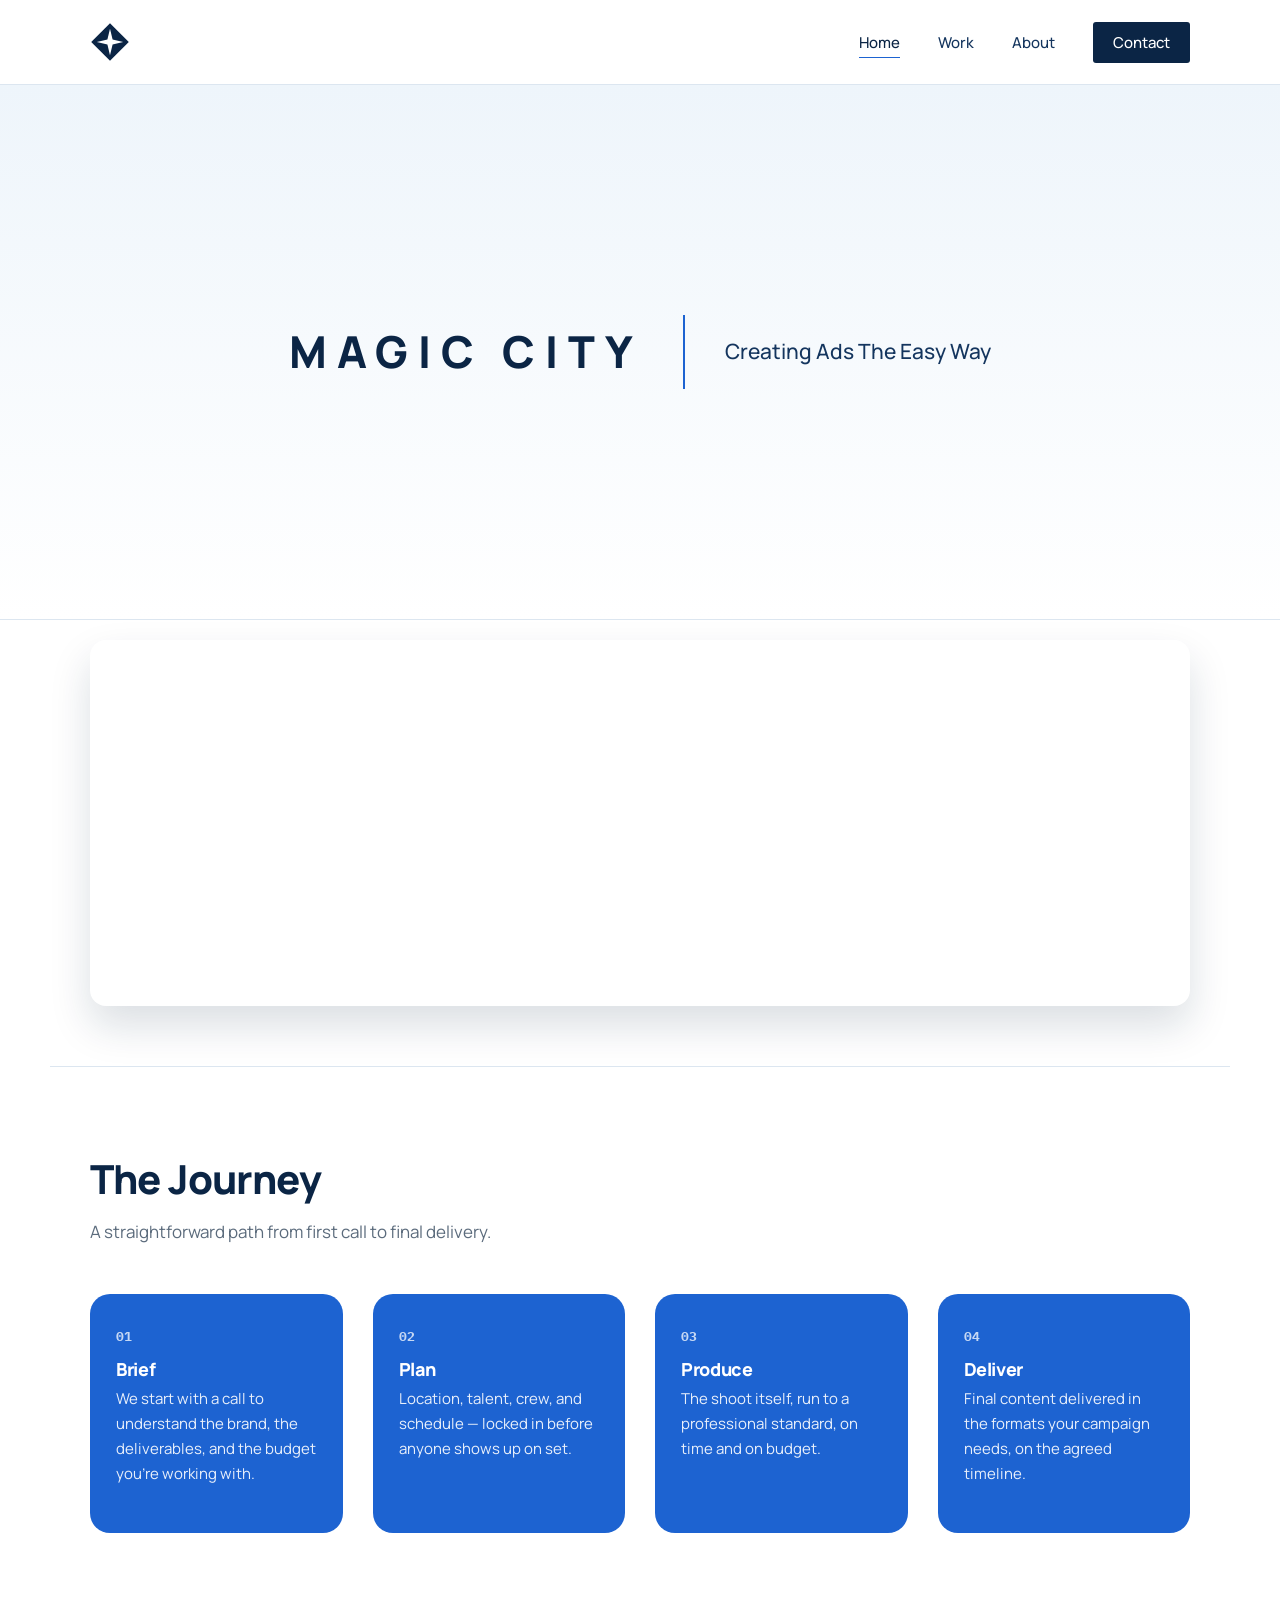
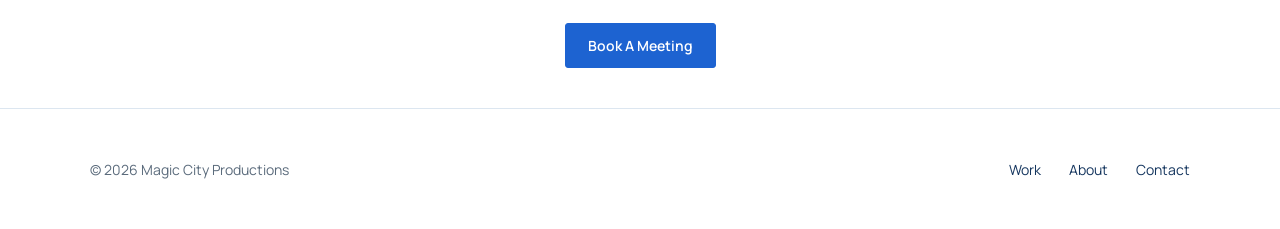
==== index.html @ c6229596 "Add files via upload" ====
<!DOCTYPE html>
<html lang="en">
<head>
<meta charset="UTF-8">
<meta name="viewport" content="width=device-width, initial-scale=1.0">
<title>Magic City — Production by John</title>
<link rel="stylesheet" href="style.css">
<link rel="icon" type="image/svg+xml" href="images/favicon.svg">
<link rel="icon" type="image/png" sizes="32x32" href="images/favicon-32.png">
<link rel="apple-touch-icon" href="images/apple-touch-icon.png">
</head>
<body>

<header class="site">
  <nav class="wrap">
    <a href="index.html" class="brand" aria-label="Magic City — Home">
      <svg class="nav-logo" viewBox="0 0 100 100" role="img" aria-label="Magic City">
        <title>Magic City</title>
        <path fill="#0B2545" fill-rule="evenodd" d="M50 3 L97 50 L50 97 L3 50 Z M50 17 L56.5 43.5 L83 50 L56.5 56.5 L50 83 L43.5 56.5 L17 50 L43.5 43.5 Z"></path>
      </svg>
    </a>
    <ul class="navlinks">
      <li><a href="index.html" class="active">Home</a></li>
      <li><a href="work.html">Work</a></li>
      <li><a href="about.html">About</a></li>
      <li class="dropdown">
        <a href="contact.html" class="cta">Contact</a>
        <div class="dropdown-panel">
          <div class="row"><span class="label">Email</span><a class="value" href="mailto:jbamboukian99@gmail.com">jbamboukian99@gmail.com</a></div>
          <div class="row"><span class="label">Phone</span><a class="value" href="tel:+96170124567">+961 70 124 567</a></div>
          <div class="row"><span class="label">Based In</span><span class="value">Lebanon</span></div>
          <div class="row"><span class="label">Response Time</span><span class="value">Same Day!</span></div>
        </div>
      </li>
    </ul>
  </nav>
</header>

<section class="hero">
  <div class="wrap hero-lockup">
    <div class="wordmark reveal">MAGIC CITY</div>
    <div class="intro reveal d2">
      <p>Creating Ads The Easy Way</p>
    </div>
  </div>
</section>

<section class="reel-strip">
  <div class="wrap">
    <video class="reel" id="reelVideo" autoplay muted loop playsinline src="video/reel.mp4"></video>
  </div>
</section>
<script>
(function () {
  var v = document.getElementById('reelVideo');
  var cues = [
    { start: 0.0, pos: '50%' },
    { start: 0.9, pos: '22%' },
    { start: 4.3, pos: '40%' },
    { start: 5.3, pos: '30%' }
  ];
  v.addEventListener('timeupdate', function () {
    var t = v.currentTime;
    for (var i = cues.length - 1; i >= 0; i--) {
      if (t >= cues[i].start) { v.style.objectPosition = 'center ' + cues[i].pos; break; }
    }
  });
})();
</script>

<section class="rule-top wrap">
  <div class="section-head">
    <h2>The Journey</h2>
    <p>A straightforward path from first call to final delivery.</p>
  </div>
  <div class="process">
    <div class="stage">
      <span class="num frame-num">01</span>
      <h3>Brief</h3>
      <p>We start with a call to understand the brand, the deliverables, and the budget you're working with.</p>
    </div>
    <div class="stage">
      <span class="num frame-num">02</span>
      <h3>Plan</h3>
      <p>Location, talent, crew, and schedule — locked in before anyone shows up on set.</p>
    </div>
    <div class="stage">
      <span class="num frame-num">03</span>
      <h3>Produce</h3>
      <p>The shoot itself, run to a professional standard, on time and on budget.</p>
    </div>
    <div class="stage">
      <span class="num frame-num">04</span>
      <h3>Deliver</h3>
      <p>Final content delivered in the formats your campaign needs, on the agreed timeline.</p>
    </div>
  </div>
</section>

<section class="wrap" style="padding-top:0; text-align:center;">
  <a href="contact.html" class="btn btn-sm">Book A Meeting</a>
</section>

<footer class="site">
  <div class="wrap">
    <div class="small">© 2026 Magic City Productions</div>
    <ul class="flinks">
      <li><a href="work.html">Work</a></li>
      <li><a href="about.html">About</a></li>
      <li><a href="contact.html">Contact</a></li>
    </ul>
  </div>
</footer>

</body>
</html>
---- style.css ----
@import url('https://fonts.googleapis.com/css2?family=Manrope:wght@400;500;600;700;800&family=IBM+Plex+Mono:wght@500&display=swap');

:root {
  --navy: #0B2545;
  --navy-2: #14355E;
  --blue: #1D63D1;
  --grey: #5B6B7C;
  --bg: #FFFFFF;
  --sky: #EEF5FB;
  --line: #DCE6F0;
  --max: 1180px;
}

* { box-sizing: border-box; }
html { scroll-behavior: smooth; }

body {
  margin: 0;
  background: var(--bg);
  color: var(--navy);
  font-family: 'Manrope', -apple-system, sans-serif;
  font-size: 17px;
  line-height: 1.65;
  -webkit-font-smoothing: antialiased;
}

h1, h2, h3 {
  font-family: 'Manrope', sans-serif;
  font-weight: 800;
  letter-spacing: -0.02em;
  line-height: 1.08;
  margin: 0;
  color: var(--navy);
}

a { color: inherit; }
p { max-width: 60ch; color: var(--grey); }

.wrap { max-width: var(--max); margin: 0 auto; padding: 0 40px; }

/* ---------- NAV ---------- */
header.site {
  position: sticky;
  top: 0;
  background: rgba(255,255,255,0.9);
  backdrop-filter: blur(8px);
  border-bottom: 1px solid var(--line);
  z-index: 50;
}

nav.wrap {
  display: flex;
  align-items: center;
  justify-content: space-between;
  height: 84px;
}

.brand {
  display: flex;
  align-items: center;
  text-decoration: none;
  color: var(--navy);
}

.nav-logo {
  height: 40px;
  width: auto;
  display: block;
}

.navlinks {
  display: flex;
  gap: 38px;
  list-style: none;
  margin: 0;
  padding: 0;
  align-items: center;
}

.navlinks a {
  text-decoration: none;
  font-size: 15px;
  font-weight: 500;
  color: var(--navy-2);
  padding-bottom: 4px;
  border-bottom: 1px solid transparent;
  transition: color .15s, border-color .15s;
}

.navlinks a:hover,
.navlinks a.active {
  color: var(--navy);
  border-color: var(--blue);
}

.navlinks .cta {
  background: var(--navy);
  color: #fff;
  padding: 10px 20px;
  border-radius: 3px;
  border-bottom: none;
}

.navlinks .cta:hover {
  background: var(--blue);
  border-color: transparent;
  color: #fff;
}

.navlinks .dropdown { position: relative; }

.dropdown-panel {
  position: absolute;
  top: 100%;
  left: 50%;
  transform: translateX(-50%) translateY(6px);
  margin-top: 12px;
  background: var(--navy);
  color: #fff;
  padding: 22px 24px;
  border-radius: 8px;
  width: 240px;
  box-shadow: 0 16px 34px rgba(11,37,69,0.28);
  opacity: 0;
  visibility: hidden;
  transition: opacity .15s ease, transform .15s ease, visibility .15s ease;
  z-index: 60;
}

.navlinks .dropdown:hover .dropdown-panel,
.navlinks .dropdown:focus-within .dropdown-panel {
  opacity: 1;
  visibility: visible;
  transform: translateX(-50%) translateY(0);
}

.dropdown-panel .row { margin-bottom: 14px; }
.dropdown-panel .row:last-child { margin-bottom: 0; }

.dropdown-panel .label {
  display: block;
  font-size: 11px;
  font-weight: 700;
  text-transform: uppercase;
  letter-spacing: 0.06em;
  color: #9FB4D1;
  margin-bottom: 4px;
}

.dropdown-panel .value {
  display: block;
  font-size: 14px;
  font-weight: 600;
  color: #fff;
  text-decoration: none;
}

.dropdown-panel a.value:hover { color: var(--blue); }

/* ---------- HERO ---------- */
.hero {
  background: linear-gradient(180deg, var(--sky) 0%, #FFFFFF 100%);
  border-bottom: 1px solid var(--line);
}

.hero-inner {
  padding: 90px 0 0;
  display: grid;
  grid-template-columns: 1fr 1fr;
  gap: 60px;
  align-items: center;
}

/* logo-left / intro-right hero */
.hero-lockup {
  padding: 140px 0;
  display: flex;
  justify-content: center;
  align-items: center;
  gap: 40px;
  flex-wrap: wrap;
}

.hero-lockup .wordmark {
  font-family: 'Manrope', sans-serif;
  font-weight: 800;
  font-size: clamp(28px, 4vw, 44px);
  letter-spacing: 0.22em;
  line-height: 1.15;
  color: var(--navy);
  text-transform: uppercase;
}

.hero-lockup .intro {
  border-left: 2px solid var(--blue);
  padding-left: 40px;
}

.hero-lockup .intro p {
  font-size: 21px;
  font-weight: 500;
  color: var(--navy-2);
  line-height: 1.5;
  max-width: 34ch;
}

.hero-lockup .intro .actions {
  margin-top: 30px;
}

/* reel strip */
.reel-strip {
  padding: 20px 0 60px;
}

.reel {
  width: 100%;
  aspect-ratio: 3 / 1;
  object-fit: cover;
  object-position: center 25%;
  display: block;
  border-radius: 16px;
  box-shadow: 0 20px 40px rgba(11,37,69,0.15);
}

.hero-copy .eyebrow {
  font-size: 14px;
  font-weight: 700;
  color: var(--blue);
  margin-bottom: 18px;
  display: block;
}

.frame-num {
  font-family: 'IBM Plex Mono', monospace;
  font-size: 13px;
  font-weight: 500;
  color: var(--blue);
  letter-spacing: 0.02em;
}

.hero h1 {
  font-size: clamp(38px, 5vw, 58px);
  max-width: 12ch;
}

.hero .lede {
  margin-top: 22px;
  font-size: 18px;
  max-width: 44ch;
}

.hero .actions {
  margin-top: 32px;
  display: flex;
  gap: 16px;
  align-items: center;
}

.hero-image {
  aspect-ratio: 4/5;
  overflow: hidden;
}

.hero-image img {
  width: 100%;
  height: 100%;
  object-fit: cover;
  display: block;
}

.hero-caption {
  margin-top: 12px;
  font-size: 13px;
  font-weight: 600;
  color: var(--grey);
}

.hero-image.placeholder {
  background: linear-gradient(160deg, #DCEAF7 0%, #C3DAF0 100%);
  display: flex;
  align-items: center;
  justify-content: center;
  color: var(--navy-2);
  font-size: 14px;
  font-weight: 600;
  text-align: center;
  padding: 30px;
  border: 1px dashed #AFC7E0;
}

/* ---------- BUTTONS ---------- */
.btn {
  display: inline-block;
  padding: 14px 28px;
  background: var(--navy);
  color: #fff;
  text-decoration: none;
  font-size: 15px;
  font-weight: 600;
  border-radius: 3px;
  border: 1px solid var(--navy);
  transition: background .15s, color .15s, border-color .15s;
}

.btn:hover { background: var(--blue); border-color: var(--blue); }

.btn.ghost {
  background: transparent;
  color: var(--navy);
  border: 1px solid var(--line);
}

.btn.ghost:hover { border-color: var(--navy); }

.btn-sm {
  padding: 10px 22px;
  font-size: 14px;
  background: var(--blue);
  border-color: var(--blue);
}

.btn-sm:hover { background: var(--navy); border-color: var(--navy); }

.journey-cta {
  margin-top: 56px;
  display: flex;
  justify-content: center;
}

.textlink {
  font-size: 15px;
  font-weight: 600;
  color: var(--navy);
  text-decoration: none;
  border-bottom: 1px solid var(--blue);
  padding-bottom: 2px;
}

/* ---------- CLIENT STRIP ---------- */
.clients {
  padding: 50px 0;
  border-bottom: 1px solid var(--line);
}

.clients .label {
  font-size: 15px;
  color: var(--grey);
  margin-bottom: 24px;
}

.client-row {
  display: flex;
  gap: 56px;
  flex-wrap: wrap;
  align-items: center;
}

.client-row .name {
  font-size: 21px;
  font-weight: 700;
  color: var(--navy-2);
  letter-spacing: -0.01em;
}

/* ---------- SECTIONS ---------- */
section { padding: 90px 0; }
.rule-top { border-top: 1px solid var(--line); }
.rule-top.wrap { padding-top: 90px; padding-bottom: 90px; }

.section-head {
  margin-bottom: 48px;
}

.section-head h2 {
  font-size: clamp(28px, 3.4vw, 40px);
  max-width: 18ch;
}

.section-head p { margin-top: 18px; font-size: 17px; max-width: 52ch; }

/* featured work */
.feature {
  display: grid;
  grid-template-columns: 1fr 1fr;
  gap: 60px;
  align-items: center;
  background: var(--sky);
  padding: 50px;
}

.feature-image {
  aspect-ratio: 4/3;
  background: linear-gradient(160deg, #ffffff 0%, #D4E5F5 100%);
  border: 1px dashed #AFC7E0;
  display: flex;
  align-items: center;
  justify-content: center;
  color: var(--navy-2);
  font-size: 14px;
  font-weight: 600;
  text-align: center;
  padding: 30px;
}

.feature .tag {
  display: block;
  margin-bottom: 14px;
}

.feature h3 { font-size: 27px; max-width: 14ch; }
.feature p { margin-top: 16px; font-size: 16px; }

/* market reach map */
.market-map {
  background: var(--sky);
  border-radius: 16px;
  overflow: hidden;
}

.market-map-inner {
  position: relative;
}

.market-map-inner img {
  width: 100%;
  aspect-ratio: 224 / 144;
  display: block;
}

.pin {
  position: absolute;
  width: 170px;
  height: 75px;
  overflow: visible;
  pointer-events: none;
}

.pin .dot-glow { fill: var(--blue); opacity: 0.25; }
.pin .dot-core { fill: var(--blue); stroke: #fff; stroke-width: 1.5; }
.pin .lead-line { fill: none; stroke: var(--blue); stroke-width: 1.2; }
.pin .pin-label {
  font-family: 'IBM Plex Mono', monospace;
  font-size: 12.1px;
  font-weight: 500;
  fill: var(--navy);
  letter-spacing: 0.06em;
}

/* work grid — contact sheet treatment */
.work-grid {
  display: grid;
  grid-template-columns: repeat(2, 1fr);
  border-top: 1px solid var(--line);
  border-left: 1px solid var(--line);
}

.work-card {
  display: block;
  text-decoration: none;
  color: inherit;
  border-right: 1px solid var(--line);
  border-bottom: 1px solid var(--line);
  transition: background .15s;
}

.work-card:hover { background: var(--sky); }
.work-card:hover .thumb img { opacity: 0.92; }

.work-card .thumb {
  aspect-ratio: 4/3;
  background: linear-gradient(160deg, #F3F8FC 0%, #DCEAF7 100%);
  position: relative;
  overflow: hidden;
}

.work-card .thumb img {
  width: 100%;
  height: 100%;
  object-fit: cover;
  display: block;
}

.work-card .thumb .frame-num {
  position: absolute;
  top: 14px;
  left: 16px;
  color: #fff;
  opacity: 1;
  background: rgba(11,37,69,0.65);
  padding: 4px 9px;
  border-radius: 3px;
}

.work-card .info { padding: 24px; }
.work-card .client-name { font-size: 14px; font-weight: 600; color: var(--navy-2); margin-bottom: 8px; display: block; }
.work-card h3 { font-size: 19px; }
.work-card p { margin-top: 10px; font-size: 15px; }

/* process */
.process {
  display: grid;
  grid-template-columns: repeat(4, 1fr);
  gap: 30px;
}

.stage {
  background: var(--blue);
  border-radius: 20px;
  padding: 32px 26px;
}

.stage .num { font-size: 13px; font-weight: 700; color: rgba(255,255,255,0.75); display: block; margin-bottom: 12px; }
.stage h3 { font-size: 18px; color: #fff; }
.stage p { margin-top: 8px; font-size: 15px; color: rgba(255,255,255,0.9); }

/* about split */
.about-split {
  display: grid;
  grid-template-columns: 1fr 1.3fr;
  gap: 60px;
  align-items: start;
}

.about-image {
  aspect-ratio: 3/4;
  background: linear-gradient(160deg, #EEF5FB 0%, #C3DAF0 100%);
  overflow: hidden;
}

.about-image img {
  width: 100%;
  height: 100%;
  object-fit: cover;
  display: block;
}

.about-copy p { font-size: 17px; margin-bottom: 20px; }

.credentials {
  margin-top: 30px;
  border-top: 1px solid var(--line);
}

.credential-row {
  display: flex;
  justify-content: space-between;
  padding: 16px 0;
  border-bottom: 1px solid var(--line);
  font-size: 15px;
}

.credential-row span:first-child { color: var(--grey); }
.credential-row span:last-child { font-weight: 600; color: var(--navy); }

/* project detail page */
.project-hero {
  width: 100%;
  max-width: 760px;
  aspect-ratio: 16 / 9;
  overflow: hidden;
  border-radius: 16px;
  margin: 40px auto 0;
}

.project-hero img { width: 100%; height: 100%; object-fit: cover; display: block; }

.project-head { margin-top: 44px; }
.project-head .tag { display: block; margin-bottom: 14px; }
.project-head h1 { font-size: clamp(30px, 3.6vw, 42px); max-width: 24ch; }

.project-body {
  display: grid;
  grid-template-columns: 1.6fr 1fr;
  gap: 60px;
  margin-top: 40px;
  align-items: start;
}

.project-body p { font-size: 17px; margin-bottom: 18px; }

/* behind-the-scenes clip */
.clip-section {
  display: flex;
  align-items: flex-start;
  gap: 56px;
  margin-top: 60px;
  flex-wrap: wrap;
}

.clip-gallery {
  display: flex;
  gap: 22px;
  flex: 1 1 480px;
  max-width: 620px;
}

.clip-thumb {
  position: relative;
  flex: 1 1 0;
  margin: 10px;
}

.clip-thumb img {
  width: 100%;
  aspect-ratio: 3 / 4;
  object-fit: cover;
  display: block;
}

.clip-thumb .corner {
  position: absolute;
  width: 22px;
  height: 22px;
  border: 3px solid var(--blue);
}

.clip-thumb .corner.tl { top: -8px; left: -8px; border-right: none; border-bottom: none; }
.clip-thumb .corner.tr { top: -8px; right: -8px; border-left: none; border-bottom: none; }
.clip-thumb .corner.bl { bottom: -8px; left: -8px; border-right: none; border-top: none; }
.clip-thumb .corner.br { bottom: -8px; right: -8px; border-left: none; border-top: none; }

.clip-side {
  flex: 1 1 300px;
  display: flex;
  flex-direction: column;
  gap: 28px;
  max-width: 380px;
}

.clip-callout {
  background: var(--blue);
  border-radius: 12px;
  padding: 22px 26px;
}

.clip-callout p {
  font-size: 16px;
  font-weight: 600;
  color: #fff;
  line-height: 1.5;
  margin: 0;
}

.clip-callout p strong { color: #fff; }

/* CTA strip */
.cta-strip {
  background: var(--navy);
  color: #fff;
  padding: 64px 50px;
  margin: 0 40px;
  max-width: calc(var(--max) - 80px);
  margin: 0 auto;
}

.cta-strip .flex {
  display: flex;
  justify-content: space-between;
  align-items: center;
  gap: 30px;
  flex-wrap: wrap;
}

.cta-strip h2 { color: #fff; font-size: clamp(26px,3.2vw,36px); max-width: 20ch; }
.cta-strip p { color: #C3D5EC; margin-top: 10px; }
.cta-strip .btn { background: var(--blue); border-color: var(--blue); }
.cta-strip .btn:hover { background: #fff; color: var(--navy); border-color: #fff; }

/* footer */
footer.site {
  border-top: 1px solid var(--line);
  padding: 46px 0;
  margin-top: 40px;
}

footer .wrap {
  display: flex;
  justify-content: space-between;
  align-items: center;
  flex-wrap: wrap;
  gap: 16px;
}

footer .small { font-size: 14px; color: var(--grey); }
footer .flinks { display: flex; gap: 28px; list-style: none; margin: 0; padding: 0; }
footer a { text-decoration: none; font-size: 14px; color: var(--navy-2); }
footer a:hover { color: var(--blue); }

/* contact page */
.contact-grid {
  display: grid;
  grid-template-columns: 1fr 1fr;
  gap: 70px;
  padding: 70px 0 100px;
}

.contact-block { margin-bottom: 36px; }
.contact-block h3 { font-size: 14px; font-weight: 700; color: var(--blue); margin-bottom: 10px; }
.contact-block p, .contact-block a { font-size: 17px; color: var(--navy); }

form.contact-form label {
  display: block;
  font-size: 13px;
  font-weight: 600;
  color: var(--grey);
  margin-bottom: 8px;
  margin-top: 22px;
}

form.contact-form input,
form.contact-form select,
form.contact-form textarea {
  width: 100%;
  border: 1px solid var(--line);
  border-radius: 4px;
  background: var(--sky);
  font-family: 'Manrope', sans-serif;
  font-size: 16px;
  padding: 12px 14px;
  color: var(--navy);
}

form.contact-form input:focus,
form.contact-form select:focus,
form.contact-form textarea:focus {
  outline: none;
  border-color: var(--blue);
  background: #fff;
}

form.contact-form textarea { resize: vertical; min-height: 100px; }
form.contact-form button { margin-top: 30px; cursor: pointer; }

/* focus visibility */
a:focus-visible, button:focus-visible, input:focus-visible, textarea:focus-visible {
  outline: 2px solid var(--blue);
  outline-offset: 2px;
}

/* reveal */
.reveal { opacity: 0; transform: translateY(12px); animation: reveal .7s ease forwards; }
.reveal.d2 { animation-delay: .12s; }
@keyframes reveal { to { opacity: 1; transform: none; } }
@media (prefers-reduced-motion: reduce) {
  .reveal { animation: none; opacity: 1; transform: none; }
  html { scroll-behavior: auto; }
}

/* responsive */
@media (max-width: 900px) {
  .hero-inner { grid-template-columns: 1fr; gap: 40px; padding-top: 50px; }
  .hero-lockup { flex-direction: column; gap: 36px; padding: 70px 0; text-align: center; align-items: center; }
  .hero-lockup .intro { border-left: none; padding-left: 0; text-align: left; }
  .feature { grid-template-columns: 1fr; padding: 30px; }
  .work-grid { grid-template-columns: 1fr; }
  .process { grid-template-columns: repeat(2, 1fr); row-gap: 30px; }
  .about-split { grid-template-columns: 1fr; }
  .project-body { grid-template-columns: 1fr; gap: 30px; }
  .contact-grid { grid-template-columns: 1fr; gap: 20px; }
  .navlinks { display: none; }
  .wrap { padding: 0 22px; }
  .cta-strip { margin: 0 22px; padding: 40px 26px; }
}
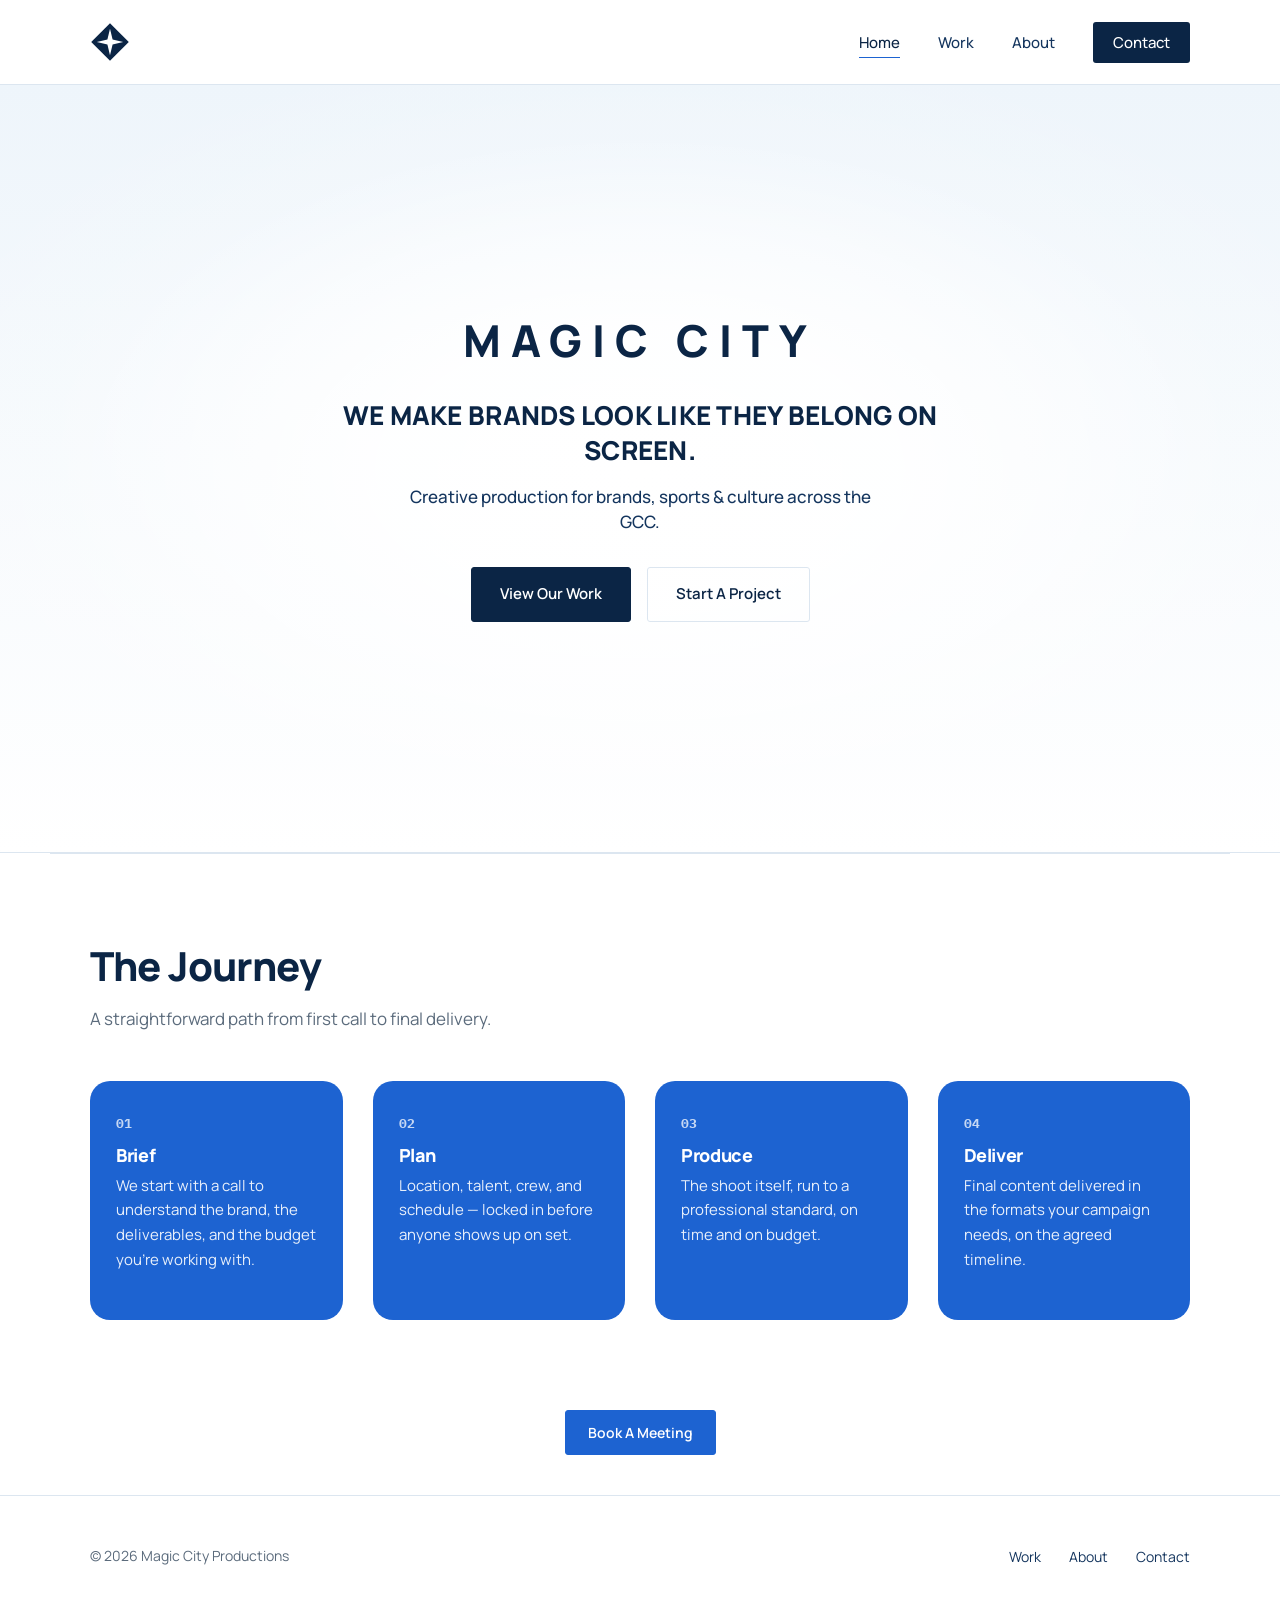
==== commit 9eb41e33: "Redesign homepage hero and add brand filter to Work page - Center hero tagline under logo with headl" ====
--- a/index.html
+++ b/index.html
@@ -33,23 +33,28 @@
         </div>
       </li>
     </ul>
+    <button class="nav-toggle" type="button" aria-label="Toggle menu" aria-expanded="false">
+      <span></span><span></span><span></span>
+    </button>
   </nav>
 </header>
 
 <section class="hero">
+  <video class="hero-bg-video" id="reelVideo" autoplay muted loop playsinline src="video/reel.mp4"></video>
+  <div class="hero-video-overlay" aria-hidden="true"></div>
   <div class="wrap hero-lockup">
     <div class="wordmark reveal">MAGIC CITY</div>
-    <div class="intro reveal d2">
-      <p>Creating Ads The Easy Way</p>
+    <div class="hero-tagline reveal d2">
+      <h1>We make brands look like they belong on screen.</h1>
+      <p>Creative production for brands, sports &amp; culture across the GCC.</p>
+      <div class="actions">
+        <a href="work.html" class="btn">View Our Work</a>
+        <a href="contact.html" class="btn ghost">Start A Project</a>
+      </div>
     </div>
   </div>
 </section>
 
-<section class="reel-strip">
-  <div class="wrap">
-    <video class="reel" id="reelVideo" autoplay muted loop playsinline src="video/reel.mp4"></video>
-  </div>
-</section>
 <script>
 (function () {
   var v = document.getElementById('reelVideo');
@@ -112,5 +117,6 @@
   </div>
 </footer>
 
+<script src="main.js" defer></script>
 </body>
 </html>
--- a/style.css
+++ b/style.css
@@ -106,6 +106,33 @@
   border-color: transparent;
   color: #fff;
 }
+
+.nav-toggle {
+  display: none;
+  flex-direction: column;
+  justify-content: center;
+  align-items: flex-end;
+  gap: 5px;
+  width: 32px;
+  height: 32px;
+  background: none;
+  border: none;
+  padding: 0;
+  cursor: pointer;
+}
+
+.nav-toggle span {
+  display: block;
+  width: 100%;
+  height: 2px;
+  background: var(--navy);
+  border-radius: 2px;
+  transition: transform .2s ease, opacity .2s ease, width .2s ease;
+}
+
+.nav-toggle[aria-expanded="true"] span:nth-child(1) { transform: translateY(7px) rotate(45deg); width: 100%; }
+.nav-toggle[aria-expanded="true"] span:nth-child(2) { opacity: 0; }
+.nav-toggle[aria-expanded="true"] span:nth-child(3) { transform: translateY(-7px) rotate(-45deg); width: 100%; }
 
 .navlinks .dropdown { position: relative; }
 
@@ -159,8 +186,35 @@
 
 /* ---------- HERO ---------- */
 .hero {
+  position: relative;
+  overflow: hidden;
   background: linear-gradient(180deg, var(--sky) 0%, #FFFFFF 100%);
   border-bottom: 1px solid var(--line);
+}
+
+.hero-bg-video {
+  position: absolute;
+  inset: 0;
+  width: 100%;
+  height: 100%;
+  object-fit: cover;
+  opacity: 0.55;
+  filter: brightness(0.9) saturate(1.15);
+  pointer-events: none;
+  z-index: 0;
+}
+
+.hero-video-overlay {
+  position: absolute;
+  inset: 0;
+  z-index: 0;
+  pointer-events: none;
+  background: radial-gradient(ellipse 62% 58% at 50% 50%,
+    #FFFFFF 0%,
+    rgba(255,255,255,0.92) 32%,
+    rgba(255,255,255,0.6) 52%,
+    rgba(255,255,255,0.15) 74%,
+    rgba(255,255,255,0) 100%);
 }
 
 .hero-inner {
@@ -171,14 +225,17 @@
   align-items: center;
 }
 
-/* logo-left / intro-right hero */
+/* logo-top / tagline-below hero */
 .hero-lockup {
+  position: relative;
+  z-index: 1;
   padding: 140px 0;
   display: flex;
+  flex-direction: column;
   justify-content: center;
   align-items: center;
-  gap: 40px;
-  flex-wrap: wrap;
+  gap: 32px;
+  text-align: center;
 }
 
 .hero-lockup .wordmark {
@@ -191,36 +248,37 @@
   text-transform: uppercase;
 }
 
-.hero-lockup .intro {
-  border-left: 2px solid var(--blue);
-  padding-left: 40px;
-}
-
-.hero-lockup .intro p {
-  font-size: 21px;
+.hero-tagline {
+  width: 100%;
+  max-width: 620px;
+}
+
+.hero .hero-tagline h1 {
+  font-family: 'Manrope', sans-serif;
+  font-weight: 800;
+  font-size: clamp(18px, 2.4vw, 26px);
+  line-height: 1.35;
+  color: var(--navy);
+  text-transform: uppercase;
+  letter-spacing: 0.01em;
+  max-width: none;
+}
+
+.hero-tagline p {
+  margin: 16px auto 0;
+  font-size: 17px;
   font-weight: 500;
   color: var(--navy-2);
   line-height: 1.5;
-  max-width: 34ch;
-}
-
-.hero-lockup .intro .actions {
+  max-width: 44ch;
+}
+
+.hero-tagline .actions {
   margin-top: 30px;
-}
-
-/* reel strip */
-.reel-strip {
-  padding: 20px 0 60px;
-}
-
-.reel {
-  width: 100%;
-  aspect-ratio: 3 / 1;
-  object-fit: cover;
-  object-position: center 25%;
-  display: block;
-  border-radius: 16px;
-  box-shadow: 0 20px 40px rgba(11,37,69,0.15);
+  display: flex;
+  gap: 16px;
+  justify-content: center;
+  flex-wrap: wrap;
 }
 
 .hero-copy .eyebrow {
@@ -339,28 +397,48 @@
 
 /* ---------- CLIENT STRIP ---------- */
 .clients {
-  padding: 50px 0;
+  padding: 44px 0;
   border-bottom: 1px solid var(--line);
 }
 
 .clients .label {
-  font-size: 15px;
-  color: var(--grey);
-  margin-bottom: 24px;
+  font-size: 13px;
+  font-weight: 700;
+  letter-spacing: 0.14em;
+  text-transform: uppercase;
+  color: var(--blue);
+  text-align: center;
+  margin-bottom: 22px;
 }
 
 .client-row {
   display: flex;
-  gap: 56px;
+  gap: 0;
   flex-wrap: wrap;
   align-items: center;
+  justify-content: center;
 }
 
 .client-row .name {
-  font-size: 21px;
+  position: relative;
+  font-size: clamp(14px, 1.6vw, 19px);
   font-weight: 700;
   color: var(--navy-2);
-  letter-spacing: -0.01em;
+  letter-spacing: 0.03em;
+  text-transform: uppercase;
+  padding: 6px 26px;
+}
+
+.client-row .name:not(:last-child)::after {
+  content: '';
+  position: absolute;
+  right: 0;
+  top: 50%;
+  transform: translateY(-50%);
+  width: 4px;
+  height: 4px;
+  border-radius: 50%;
+  background: var(--line);
 }
 
 /* ---------- SECTIONS ---------- */
@@ -447,24 +525,62 @@
   letter-spacing: 0.06em;
 }
 
-/* work grid — contact sheet treatment */
+/* brand filter row */
+.filter-row {
+  display: flex;
+  flex-wrap: wrap;
+  justify-content: center;
+  gap: 12px;
+  padding: 30px 0 10px;
+}
+
+.filter-chip {
+  font-family: 'Manrope', sans-serif;
+  font-size: 13px;
+  font-weight: 700;
+  letter-spacing: 0.04em;
+  text-transform: uppercase;
+  color: var(--navy-2);
+  background: var(--sky);
+  border: 1px solid var(--line);
+  border-radius: 999px;
+  padding: 10px 20px;
+  cursor: pointer;
+  transition: background .15s, color .15s, border-color .15s;
+}
+
+.filter-chip:hover { border-color: var(--blue); color: var(--navy); }
+
+.filter-chip.active {
+  background: var(--navy);
+  color: #fff;
+  border-color: var(--navy);
+}
+
+/* work grid — framed card treatment */
 .work-grid {
   display: grid;
   grid-template-columns: repeat(2, 1fr);
-  border-top: 1px solid var(--line);
-  border-left: 1px solid var(--line);
-}
+  gap: 28px;
+}
+
+.work-card.is-hidden { display: none; }
 
 .work-card {
   display: block;
   text-decoration: none;
   color: inherit;
-  border-right: 1px solid var(--line);
-  border-bottom: 1px solid var(--line);
-  transition: background .15s;
-}
-
-.work-card:hover { background: var(--sky); }
+  border: 1.5px solid var(--line);
+  border-radius: 14px;
+  overflow: hidden;
+  transition: background .15s, border-color .15s, box-shadow .15s;
+}
+
+.work-card:hover {
+  background: var(--sky);
+  border-color: var(--blue);
+  box-shadow: 0 12px 28px rgba(29,99,209,0.16);
+}
 .work-card:hover .thumb img { opacity: 0.92; }
 
 .work-card .thumb {
@@ -750,15 +866,62 @@
 /* responsive */
 @media (max-width: 900px) {
   .hero-inner { grid-template-columns: 1fr; gap: 40px; padding-top: 50px; }
-  .hero-lockup { flex-direction: column; gap: 36px; padding: 70px 0; text-align: center; align-items: center; }
-  .hero-lockup .intro { border-left: none; padding-left: 0; text-align: left; }
+  .hero-lockup { padding: 70px 0; }
   .feature { grid-template-columns: 1fr; padding: 30px; }
   .work-grid { grid-template-columns: 1fr; }
   .process { grid-template-columns: repeat(2, 1fr); row-gap: 30px; }
   .about-split { grid-template-columns: 1fr; }
   .project-body { grid-template-columns: 1fr; gap: 30px; }
   .contact-grid { grid-template-columns: 1fr; gap: 20px; }
-  .navlinks { display: none; }
   .wrap { padding: 0 22px; }
   .cta-strip { margin: 0 22px; padding: 40px 26px; }
-}
+
+  .nav-toggle { display: flex; }
+
+  .navlinks {
+    display: none;
+    position: absolute;
+    top: 84px;
+    left: 0;
+    right: 0;
+    flex-direction: column;
+    align-items: stretch;
+    gap: 0;
+    background: #fff;
+    border-bottom: 1px solid var(--line);
+    box-shadow: 0 16px 34px rgba(11,37,69,0.14);
+    padding: 8px 22px 24px;
+  }
+
+  .navlinks.open { display: flex; }
+
+  .navlinks li { width: 100%; }
+
+  .navlinks a {
+    display: block;
+    padding: 14px 0;
+    border-bottom: 1px solid var(--line);
+    font-size: 16px;
+  }
+
+  .navlinks li:last-child a { border-bottom: none; }
+
+  .navlinks .cta {
+    margin-top: 10px;
+    text-align: center;
+    border-radius: 3px;
+  }
+
+  .navlinks .dropdown-panel { display: none; }
+}
+
+/* narrower phones */
+@media (max-width: 640px) {
+  .clip-gallery { flex-direction: column; max-width: 100%; }
+  .clip-thumb { margin: 0 0 20px; }
+  .clip-side { max-width: 100%; }
+}
+
+@media (max-width: 600px) {
+  .pin { width: 128px; height: 56.5px; }
+}
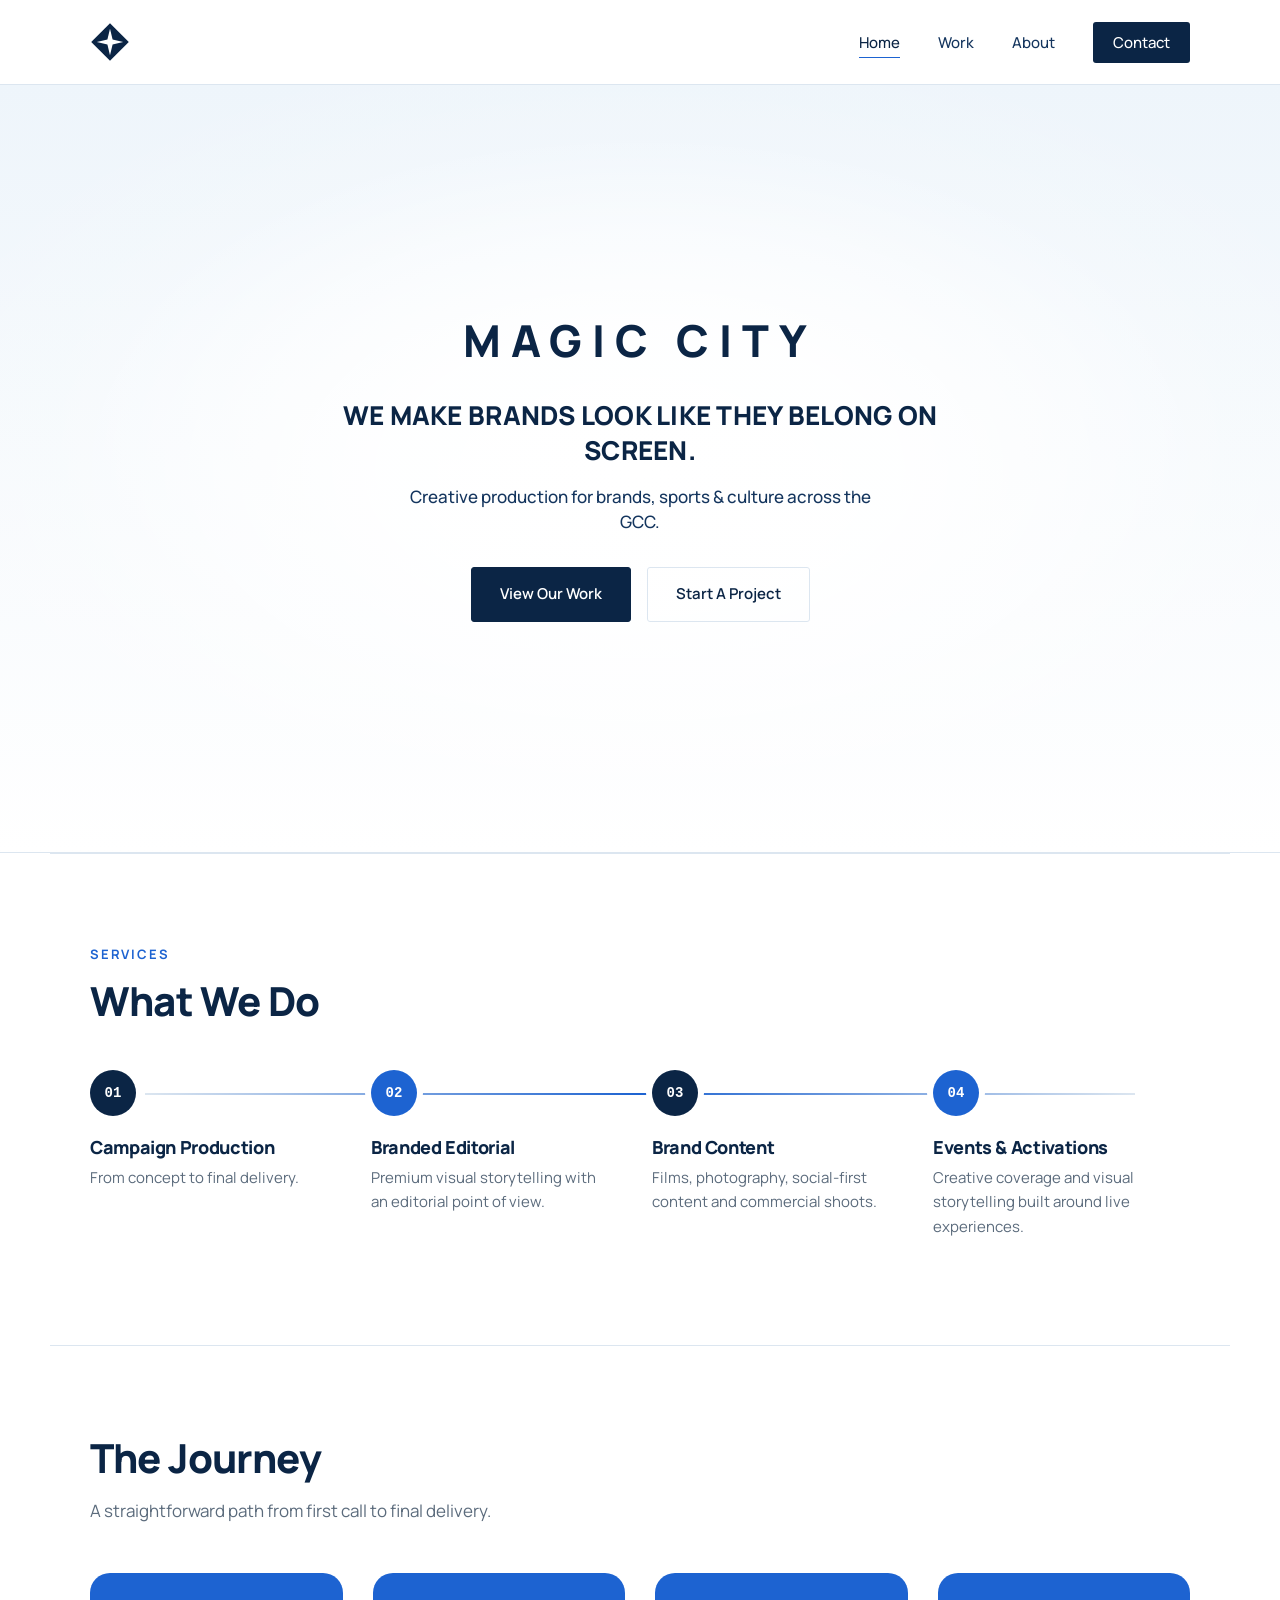
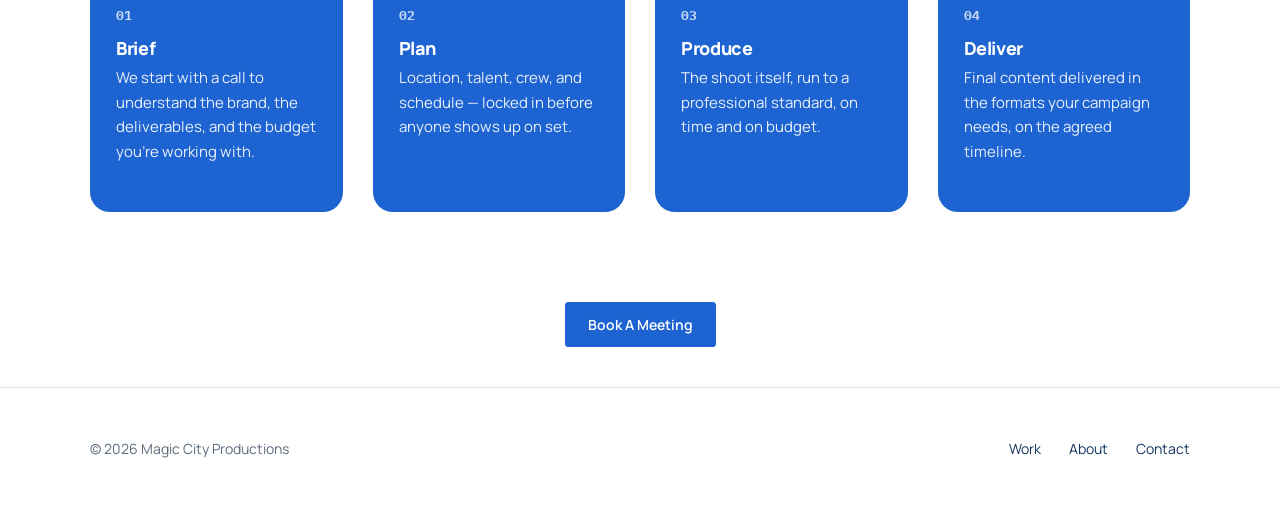
==== commit a7552ab6: "Add Services roadmap section to homepage Adds a connected roadmap (horizontal on desktop, vertical t" ====
--- a/index.html
+++ b/index.html
@@ -73,6 +73,36 @@
 })();
 </script>
 
+<section class="rule-top wrap services">
+  <div class="section-head">
+    <span class="eyebrow">Services</span>
+    <h2>What We Do</h2>
+  </div>
+  <div class="roadmap">
+    <div class="roadmap-track" aria-hidden="true"></div>
+    <div class="roadmap-stop">
+      <span class="roadmap-node">01</span>
+      <h3>Campaign Production</h3>
+      <p>From concept to final delivery.</p>
+    </div>
+    <div class="roadmap-stop">
+      <span class="roadmap-node">02</span>
+      <h3>Branded Editorial</h3>
+      <p>Premium visual storytelling with an editorial point of view.</p>
+    </div>
+    <div class="roadmap-stop">
+      <span class="roadmap-node">03</span>
+      <h3>Brand Content</h3>
+      <p>Films, photography, social-first content and commercial shoots.</p>
+    </div>
+    <div class="roadmap-stop">
+      <span class="roadmap-node">04</span>
+      <h3>Events &amp; Activations</h3>
+      <p>Creative coverage and visual storytelling built around live experiences.</p>
+    </div>
+  </div>
+</section>
+
 <section class="rule-top wrap">
   <div class="section-head">
     <h2>The Journey</h2>
--- a/style.css
+++ b/style.css
@@ -457,6 +457,73 @@
 
 .section-head p { margin-top: 18px; font-size: 17px; max-width: 52ch; }
 
+.section-head .eyebrow {
+  display: block;
+  font-size: 13px;
+  font-weight: 700;
+  letter-spacing: 0.14em;
+  text-transform: uppercase;
+  color: var(--blue);
+  margin-bottom: 14px;
+}
+
+/* services roadmap */
+.roadmap-label {
+  font-family: 'IBM Plex Mono', monospace;
+  font-size: 13px;
+  font-weight: 500;
+  letter-spacing: 0.08em;
+  text-transform: uppercase;
+  color: var(--grey);
+  margin-bottom: 40px;
+}
+
+.roadmap {
+  position: relative;
+  display: flex;
+  gap: 24px;
+}
+
+.roadmap-track {
+  position: absolute;
+  top: 23px;
+  left: 5%;
+  right: 5%;
+  height: 2px;
+  background: linear-gradient(90deg, var(--line) 0%, var(--blue) 50%, var(--line) 100%);
+  z-index: 0;
+}
+
+.roadmap-stop {
+  position: relative;
+  z-index: 1;
+  flex: 1 1 0;
+  display: flex;
+  flex-direction: column;
+}
+
+.roadmap-node {
+  display: flex;
+  align-items: center;
+  justify-content: center;
+  width: 46px;
+  height: 46px;
+  border-radius: 50%;
+  background: var(--navy);
+  color: #fff;
+  font-family: 'IBM Plex Mono', monospace;
+  font-size: 14px;
+  font-weight: 600;
+  box-shadow: 0 0 0 6px #fff;
+  margin-bottom: 22px;
+}
+
+.roadmap-stop:nth-child(3) .roadmap-node,
+.roadmap-stop:nth-child(5) .roadmap-node { background: var(--blue); }
+
+.roadmap-stop h3 { font-size: 18px; }
+.roadmap-stop p { margin-top: 8px; font-size: 15px; color: var(--grey); max-width: 26ch; }
+
 /* featured work */
 .feature {
   display: grid;
@@ -870,6 +937,15 @@
   .feature { grid-template-columns: 1fr; padding: 30px; }
   .work-grid { grid-template-columns: 1fr; }
   .process { grid-template-columns: repeat(2, 1fr); row-gap: 30px; }
+  .roadmap { flex-direction: column; gap: 36px; }
+  .roadmap-track {
+    top: 0; bottom: 0; left: 22px; right: auto;
+    width: 2px; height: auto;
+    background: linear-gradient(180deg, var(--line) 0%, var(--blue) 50%, var(--line) 100%);
+  }
+  .roadmap-stop { flex-direction: row; align-items: flex-start; gap: 20px; }
+  .roadmap-node { margin-bottom: 0; flex-shrink: 0; }
+  .roadmap-stop p { max-width: none; }
   .about-split { grid-template-columns: 1fr; }
   .project-body { grid-template-columns: 1fr; gap: 30px; }
   .contact-grid { grid-template-columns: 1fr; gap: 20px; }
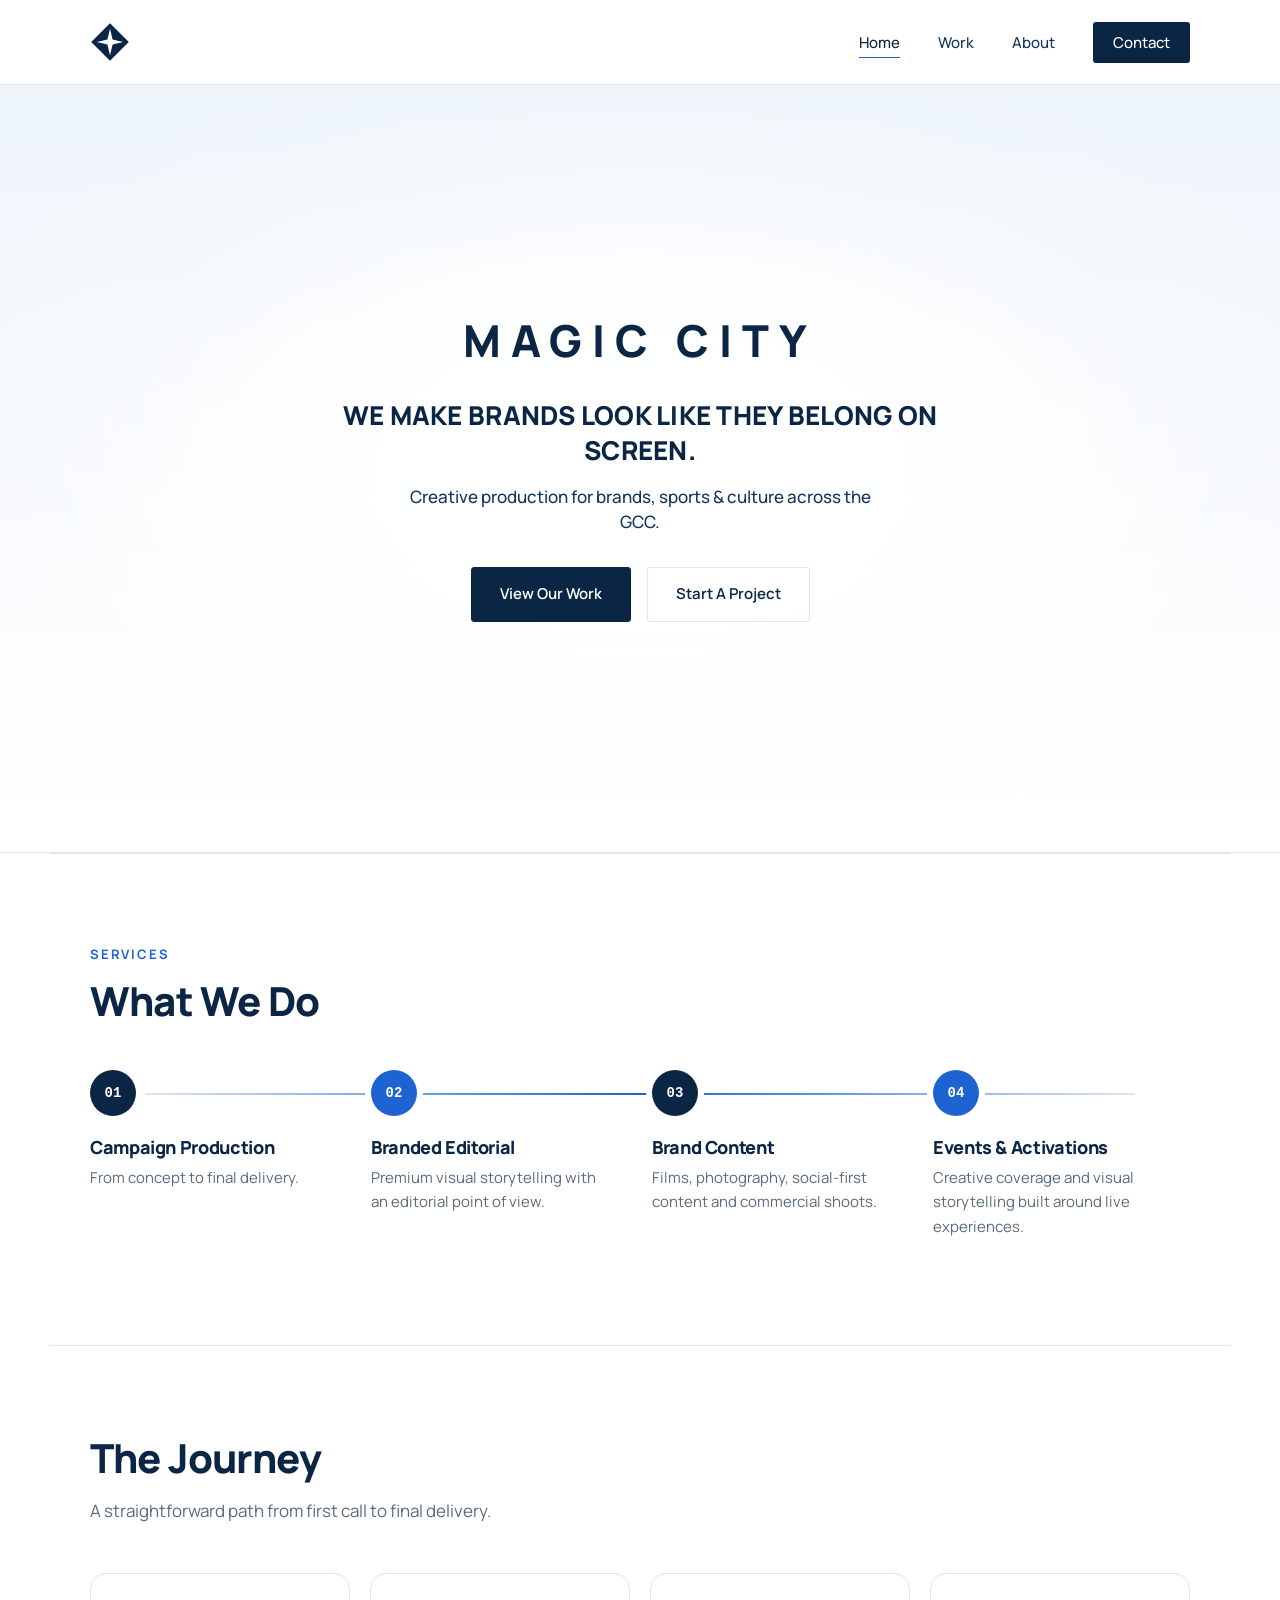
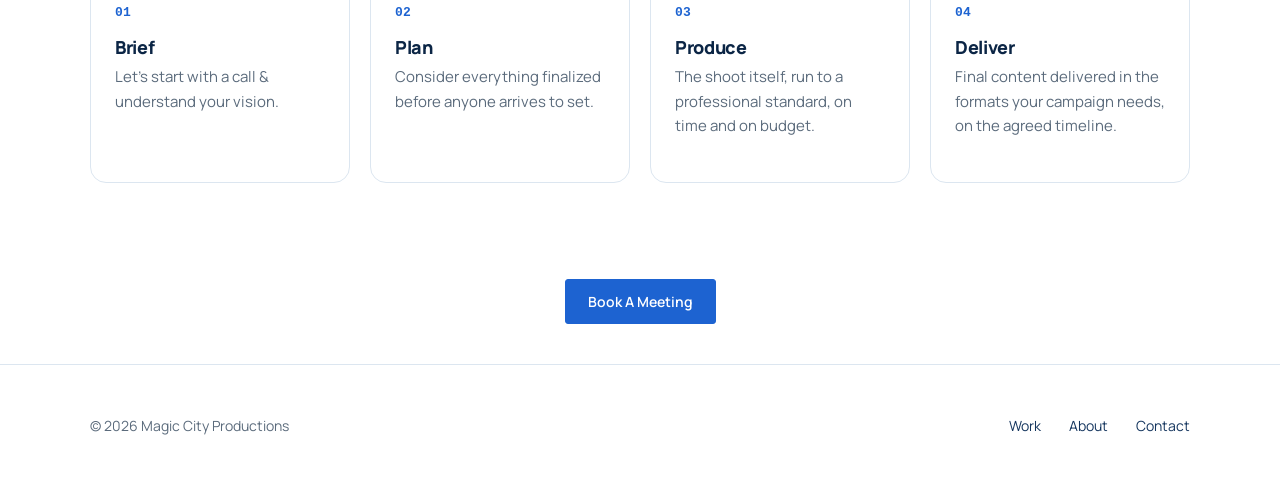
==== commit f94ea300: "Redesign Journey cards and add WhatsApp contact link - Journey stage cards now sit side-by-side in a" ====
--- a/index.html
+++ b/index.html
@@ -112,12 +112,12 @@
     <div class="stage">
       <span class="num frame-num">01</span>
       <h3>Brief</h3>
-      <p>We start with a call to understand the brand, the deliverables, and the budget you're working with.</p>
+      <p>Let's start with a call &amp; understand your vision.</p>
     </div>
     <div class="stage">
       <span class="num frame-num">02</span>
       <h3>Plan</h3>
-      <p>Location, talent, crew, and schedule — locked in before anyone shows up on set.</p>
+      <p>Consider everything finalized before anyone arrives to set.</p>
     </div>
     <div class="stage">
       <span class="num frame-num">03</span>
--- a/style.css
+++ b/style.css
@@ -682,20 +682,40 @@
 
 /* process */
 .process {
-  display: grid;
-  grid-template-columns: repeat(4, 1fr);
-  gap: 30px;
+  display: flex;
+  gap: 20px;
+  overflow-x: auto;
+  scroll-snap-type: x proximity;
+  padding-bottom: 6px;
 }
 
 .stage {
-  background: var(--blue);
-  border-radius: 20px;
-  padding: 32px 26px;
-}
-
-.stage .num { font-size: 13px; font-weight: 700; color: rgba(255,255,255,0.75); display: block; margin-bottom: 12px; }
-.stage h3 { font-size: 18px; color: #fff; }
-.stage p { margin-top: 8px; font-size: 15px; color: rgba(255,255,255,0.9); }
+  flex: 1 1 220px;
+  min-width: 220px;
+  scroll-snap-align: start;
+  background: #fff;
+  border: 1px solid var(--line);
+  border-radius: 16px;
+  padding: 28px 24px;
+  transition: border-color .15s, box-shadow .15s, transform .15s;
+}
+
+.stage:hover {
+  border-color: var(--blue);
+  box-shadow: 0 12px 26px rgba(29,99,209,0.14);
+  transform: translateY(-2px);
+}
+
+.stage .num {
+  font-family: 'IBM Plex Mono', monospace;
+  font-size: 13px;
+  font-weight: 600;
+  color: var(--blue);
+  display: block;
+  margin-bottom: 14px;
+}
+.stage h3 { font-size: 18px; color: var(--navy); }
+.stage p { margin-top: 8px; font-size: 15px; color: var(--grey); }
 
 /* about split */
 .about-split {
@@ -936,7 +956,7 @@
   .hero-lockup { padding: 70px 0; }
   .feature { grid-template-columns: 1fr; padding: 30px; }
   .work-grid { grid-template-columns: 1fr; }
-  .process { grid-template-columns: repeat(2, 1fr); row-gap: 30px; }
+  .stage { flex: 0 0 78%; min-width: 220px; }
   .roadmap { flex-direction: column; gap: 36px; }
   .roadmap-track {
     top: 0; bottom: 0; left: 22px; right: auto;
